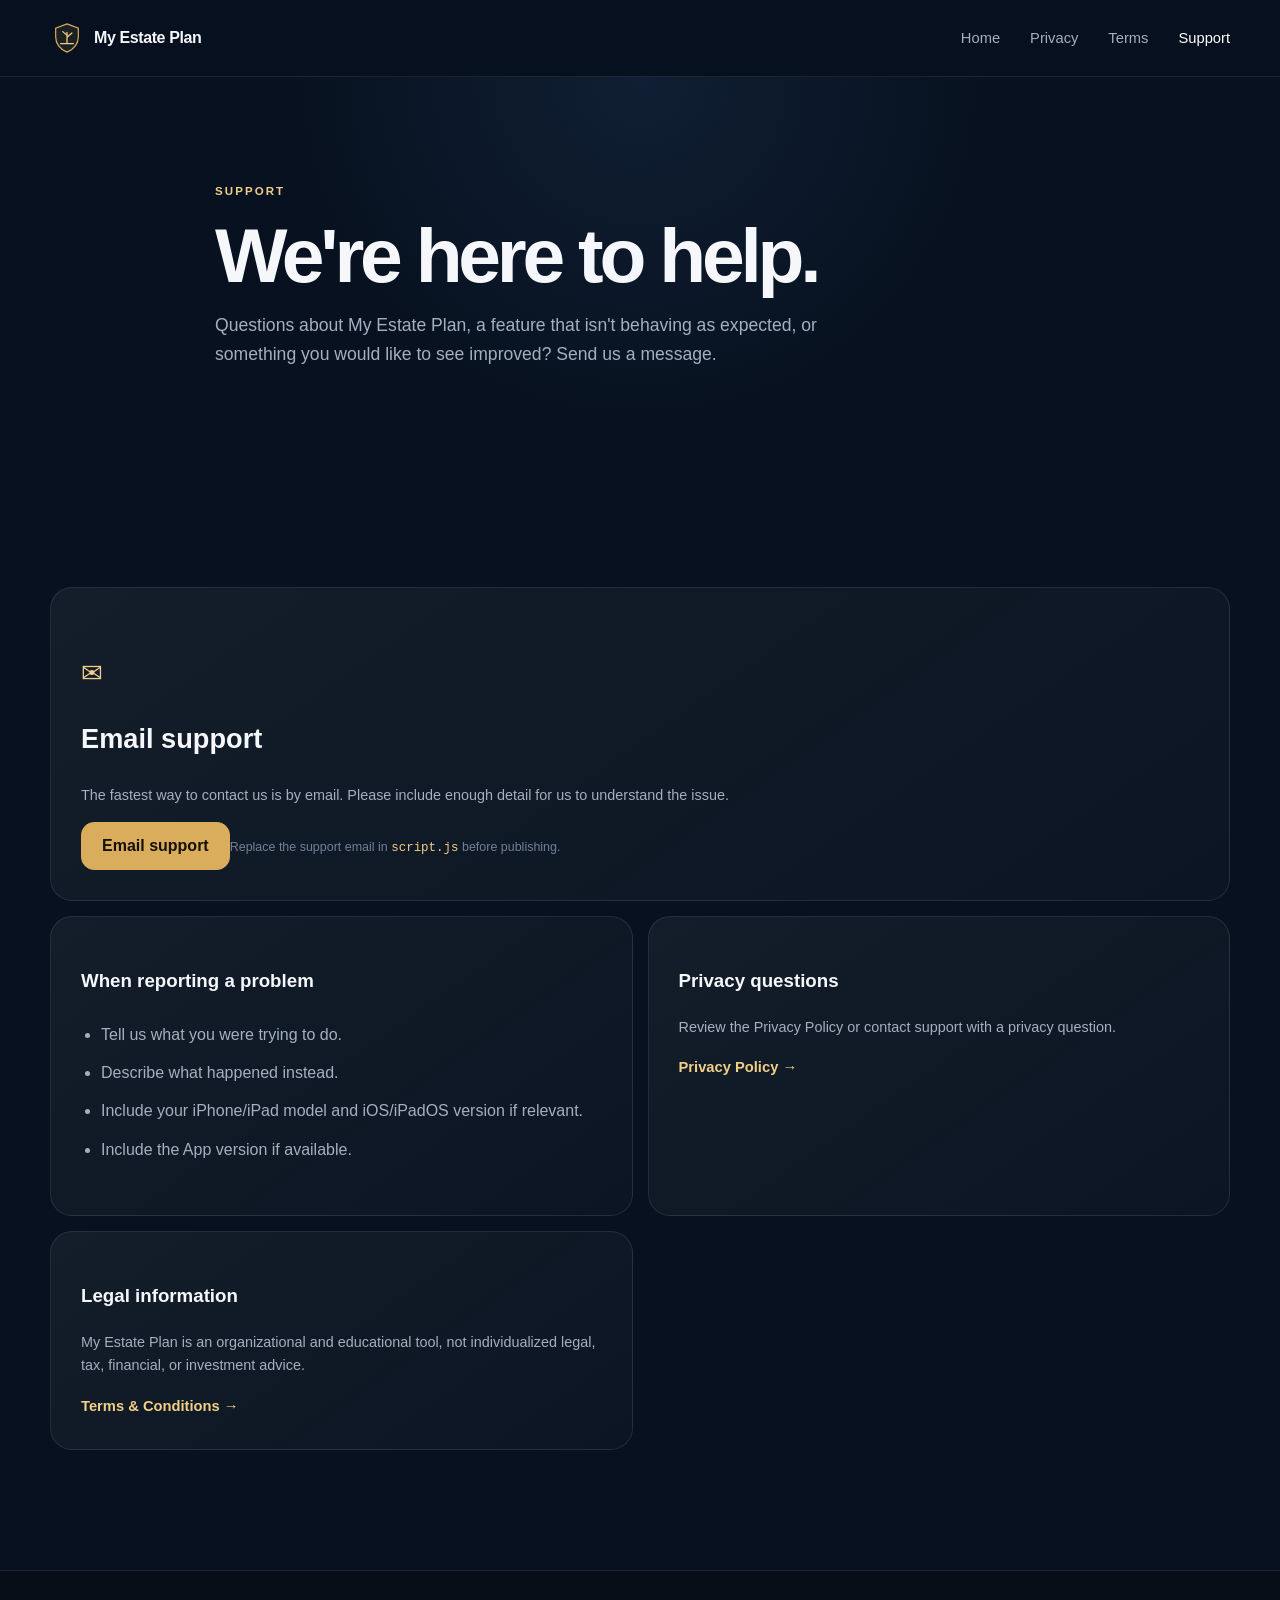
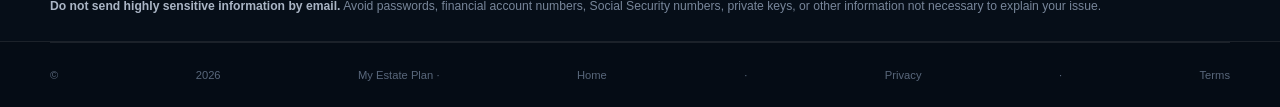
==== support.html @ 75a0f306 "Add files via upload" ====
<!doctype html><html lang="en"><head><meta charset="utf-8"><meta name="viewport" content="width=device-width,initial-scale=1"><meta name="description" content="Support for My Estate Plan"><meta name="theme-color" content="#07111f"><title>Support — My Estate Plan</title><link rel="stylesheet" href="styles.css"></head><body><header><div class="nav"><a class="brand" href="index.html"><span class="logo"><svg viewBox="0 0 48 48"><path d="M24 4 40 10v12c0 10.5-6.5 18-16 22C14.5 40 8 32.5 8 22V10l16-6Z"/><path d="M24 31V16m0 4-6-5m6 8 7-6M15 32h18"/></svg></span>My Estate Plan</a><button class="menu">☰</button><nav><a href="index.html">Home</a><a href="privacy.html">Privacy</a><a href="terms.html">Terms</a><a class="active" href="support.html">Support</a></nav></div></header><main><section class="support-hero"><div class="container narrow"><div class="eyebrow">SUPPORT</div><h1>We're here to help.</h1><p>Questions about My Estate Plan, a feature that isn't behaving as expected, or something you would like to see improved? Send us a message.</p></div></section><section class="section"><div class="container support-grid"><div class="support-card wide"><div class="feature-symbol">✉</div><h2>Email support</h2><p>The fastest way to contact us is by email. Please include enough detail for us to understand the issue.</p><a class="btn gold" data-support href="mailto:YOUR_SUPPORT_EMAIL@example.com">Email support</a><small>Replace the support email in <code>script.js</code> before publishing.</small></div><div class="support-card"><h3>When reporting a problem</h3><ul><li>Tell us what you were trying to do.</li><li>Describe what happened instead.</li><li>Include your iPhone/iPad model and iOS/iPadOS version if relevant.</li><li>Include the App version if available.</li></ul></div><div class="support-card"><h3>Privacy questions</h3><p>Review the Privacy Policy or contact support with a privacy question.</p><a class="link" href="privacy.html">Privacy Policy →</a></div><div class="support-card"><h3>Legal information</h3><p>My Estate Plan is an organizational and educational tool, not individualized legal, tax, financial, or investment advice.</p><a class="link" href="terms.html">Terms & Conditions →</a></div></div></section><section class="disclaimer"><div class="container"><b>Do not send highly sensitive information by email.</b> Avoid passwords, financial account numbers, Social Security numbers, private keys, or other information not necessary to explain your issue.</div></section></main><footer><div class="container bottom">© <span data-year></span> My Estate Plan · <a href="index.html">Home</a> · <a href="privacy.html">Privacy</a> · <a href="terms.html">Terms</a></div></footer><script src="script.js"></script></body></html>
---- styles.css ----
:root{--bg:#07111f;--bg2:#0b1728;--text:#f5f7fb;--muted:#a4afbf;--dim:#718097;--line:rgba(255,255,255,.09);--gold:#d9ad5b;--gold2:#f1cf87;--blue:#6ca8ff;--max:1180px}*{box-sizing:border-box}html{scroll-behavior:smooth}body{margin:0;background:var(--bg);color:var(--text);font-family:-apple-system,BlinkMacSystemFont,"SF Pro Display","SF Pro Text",Inter,"Segoe UI",sans-serif;line-height:1.65;-webkit-font-smoothing:antialiased}a{color:inherit;text-decoration:none}.container{width:min(calc(100% - 40px),var(--max));margin:auto}.narrow{max-width:850px}header{position:sticky;top:0;z-index:20;background:rgba(7,17,31,.86);backdrop-filter:blur(18px);border-bottom:1px solid var(--line)}.nav{width:min(calc(100% - 40px),var(--max));min-height:76px;margin:auto;display:flex;align-items:center;justify-content:space-between}.brand{display:inline-flex;align-items:center;gap:10px;font-weight:700;letter-spacing:-.025em}.logo{width:34px;height:34px;display:inline-grid;place-items:center}.logo.small{width:29px;height:29px}.logo svg{width:100%;height:100%}.logo path:first-child{fill:rgba(217,173,91,.1);stroke:var(--gold);stroke-width:1.7}.logo path:last-child{fill:none;stroke:var(--gold2);stroke-width:1.8;stroke-linecap:round;stroke-linejoin:round}.nav nav{display:flex;gap:30px}.nav nav a{color:var(--muted);font-size:.92rem}.nav nav a:hover,.nav nav .active{color:#fff}.menu{display:none;background:none;border:0;color:#fff;font-size:1.5rem}.hero{min-height:720px;display:flex;align-items:center;overflow:hidden;background:radial-gradient(circle at 85% 45%,rgba(72,116,184,.17),transparent 38%)}.hero-grid{display:grid;grid-template-columns:1.05fr .95fr;gap:50px;align-items:center}.eyebrow{color:var(--gold2);font-size:.72rem;font-weight:800;letter-spacing:.18em;margin-bottom:16px}.hero h1{font-size:clamp(3.2rem,6vw,5.6rem);line-height:.99;letter-spacing:-.06em;margin:0 0 26px}.hero h1 em{font-style:normal;color:var(--gold2)}.lead{max-width:650px;color:#b6c1d0;font-size:1.15rem;line-height:1.75}.actions{display:flex;gap:12px;flex-wrap:wrap;margin:30px 0 13px}.btn{min-height:48px;padding:0 20px;border:1px solid var(--line);border-radius:13px;display:inline-flex;align-items:center;justify-content:center;font-weight:700;background:rgba(255,255,255,.035)}.btn.gold{background:var(--gold);color:#151108;border-color:var(--gold)}.btn.gold:hover{background:var(--gold2)}small{color:var(--dim);font-size:.78rem}.hero-art{min-height:570px;display:grid;place-items:center}.phone{width:285px;height:570px;padding:10px;border-radius:42px;background:linear-gradient(145deg,#2a3444,#070c13 48%,#182130);box-shadow:0 40px 100px rgba(0,0,0,.55),0 0 70px rgba(93,146,224,.12);border:1px solid rgba(255,255,255,.14);transform:rotate(4deg)}.notch{position:absolute;width:92px;height:25px;left:50%;margin-left:-46px;margin-top:3px;background:#05080c;border-radius:18px}.screen{height:100%;border-radius:34px;padding:68px 19px 20px;background:linear-gradient(160deg,#122038,#09121e 70%)}.screen>span,.screen>small{display:block;color:#8292aa;font-size:.62rem}.screen h3{font-size:1.25rem;margin:3px 0 25px}.screen>b{display:block;font-size:1.85rem;letter-spacing:-.05em}.mini{display:grid;grid-template-columns:29px 1fr auto;align-items:center;gap:9px;margin-top:12px;padding:12px 10px;background:rgba(255,255,255,.045);border:1px solid rgba(255,255,255,.065);border-radius:13px;font-size:.75rem}.mini i{grid-column:2;color:#76859a;font-style:normal;font-size:.55rem;margin-top:-8px}.mini::first-letter{color:var(--gold2)}.trust{border-top:1px solid var(--line);border-bottom:1px solid var(--line);background:rgba(255,255,255,.018)}.trust>.container{display:grid;grid-template-columns:repeat(3,1fr)}.trust div{padding:27px 25px;border-right:1px solid var(--line)}.trust div:first-child{border-left:1px solid var(--line)}.trust b,.trust span{display:block}.trust b{font-size:.9rem}.trust span{color:var(--dim);font-size:.78rem}.section{padding:120px 0}.heading{max-width:760px;margin-bottom:52px}.heading.center{text-align:center;margin-left:auto;margin-right:auto}.heading h2,.split h2,.cta h2{font-size:clamp(2.25rem,4vw,3.7rem);line-height:1.05;letter-spacing:-.05em;margin:0 0 18px}.heading p,.large{color:var(--muted)}.cards{display:grid;grid-template-columns:repeat(3,1fr);gap:14px}.cards article,.support-card{min-height:280px;padding:30px;border:1px solid var(--line);border-radius:22px;background:linear-gradient(145deg,rgba(255,255,255,.055),rgba(255,255,255,.018))}.cards label{color:#506077;font-size:.72rem;font-weight:700}.cards strong,.feature-symbol{display:block;color:var(--gold2);font-size:1.6rem;margin:34px 0 18px}.cards h3{font-size:1.25rem;margin:0 0 9px}.cards p,.support-card p{color:var(--muted);font-size:.9rem}.dark{background:#0a1524;border-top:1px solid var(--line);border-bottom:1px solid var(--line)}.split{display:grid;grid-template-columns:.9fr 1.1fr;gap:100px;align-items:center}.large{font-size:1.13rem;line-height:1.8}.link{color:var(--gold2);font-weight:700;font-size:.92rem}.journey{display:grid;grid-template-columns:repeat(5,1fr);border-top:1px solid var(--line)}.journey div{padding:28px 20px 10px 0}.journey b,.journey strong,.journey span{display:block}.journey b{color:var(--gold);font-size:.72rem}.journey strong{margin-top:8px}.journey span{color:var(--dim);font-size:.76rem}.cta{padding:30px 0 90px}.cta>.container{padding:55px;border:1px solid rgba(217,173,91,.25);border-radius:28px;background:radial-gradient(circle at 85% 20%,rgba(217,173,91,.13),transparent 30%),linear-gradient(135deg,#101e32,#0a1422);display:flex;align-items:center;justify-content:space-between;gap:30px}.cta h2{margin:0}.disclaimer{border-top:1px solid var(--line);background:#060e18;color:#78869a;font-size:.76rem;padding:25px 0}.disclaimer b{color:#aab5c5}footer{border-top:1px solid var(--line);background:#050c15}.foot{padding:55px 0 40px;display:flex;justify-content:space-between;gap:50px}.foot p{color:var(--dim);font-size:.82rem;max-width:360px}.footlinks{display:flex;gap:70px}.footlinks div{display:flex;flex-direction:column;gap:7px;min-width:120px}.footlinks b{font-size:.78rem}.footlinks a{color:var(--dim);font-size:.78rem}.bottom{min-height:65px;border-top:1px solid var(--line);display:flex;align-items:center;justify-content:space-between;color:#59677b;font-size:.7rem}.legal{padding:100px 0 120px}.legal-head{padding-bottom:55px;border-bottom:1px solid var(--line)}.legal-head h1,.support-hero h1{font-size:clamp(3rem,6vw,4.8rem);line-height:1;letter-spacing:-.055em;margin:0 0 15px}.legal-head p{color:var(--dim);font-size:.82rem}.legal article{padding-top:48px}.legal h2{font-size:1.25rem;margin:42px 0 12px}.legal article p,.legal li{color:#aab5c5;font-size:.94rem}.legal ul{padding-left:22px}.legal article a{color:var(--gold2)}.callout{margin-top:45px;padding:20px 22px;border-left:2px solid var(--gold);background:rgba(217,173,91,.055);color:#aab5c5;font-size:.84rem}.support-hero{padding:105px 0 80px;background:radial-gradient(circle at 50% 0,rgba(82,126,193,.13),transparent 48%)}.support-hero p{color:var(--muted);font-size:1.1rem;max-width:680px}.support-grid{display:grid;grid-template-columns:1fr 1fr;gap:15px}.support-card{min-height:auto}.support-card.wide{grid-column:1/-1}.support-card h2{font-size:1.7rem}.support-card ul{padding-left:20px;color:var(--muted)}.support-card li{padding:6px 0}code{color:var(--gold2)}
@media(max-width:900px){.hero{padding:90px 0}.hero-grid,.split{grid-template-columns:1fr}.hero-art{margin-top:-20px}.cards{grid-template-columns:repeat(2,1fr)}.journey{grid-template-columns:1fr}.journey div{padding:18px 0;border-bottom:1px solid var(--line)}}@media(max-width:700px){.container,.nav{width:min(calc(100% - 28px),var(--max))}.nav{min-height:68px}.menu{display:block}.nav nav{display:none;position:absolute;left:14px;right:14px;top:64px;padding:10px;flex-direction:column;gap:0;background:#0b1728;border:1px solid var(--line);border-radius:16px}.nav nav.open{display:flex}.nav nav a{padding:12px}.hero{padding:70px 0 30px}.hero h1{font-size:3.1rem}.hero-art{transform:scale(.86);margin:-30px 0 -60px}.trust>.container,.cards,.support-grid{grid-template-columns:1fr}.trust div,.trust div:first-child{border-left:0;border-right:0;border-bottom:1px solid var(--line)}.section{padding:80px 0}.cta>.container{padding:32px 24px;display:block}.cta .btn{margin-top:20px}.foot{flex-direction:column}.footlinks{gap:40px}.bottom{padding:20px 0;flex-direction:column;align-items:flex-start}.legal{padding:70px 0 90px}.support-card.wide{grid-column:auto}}
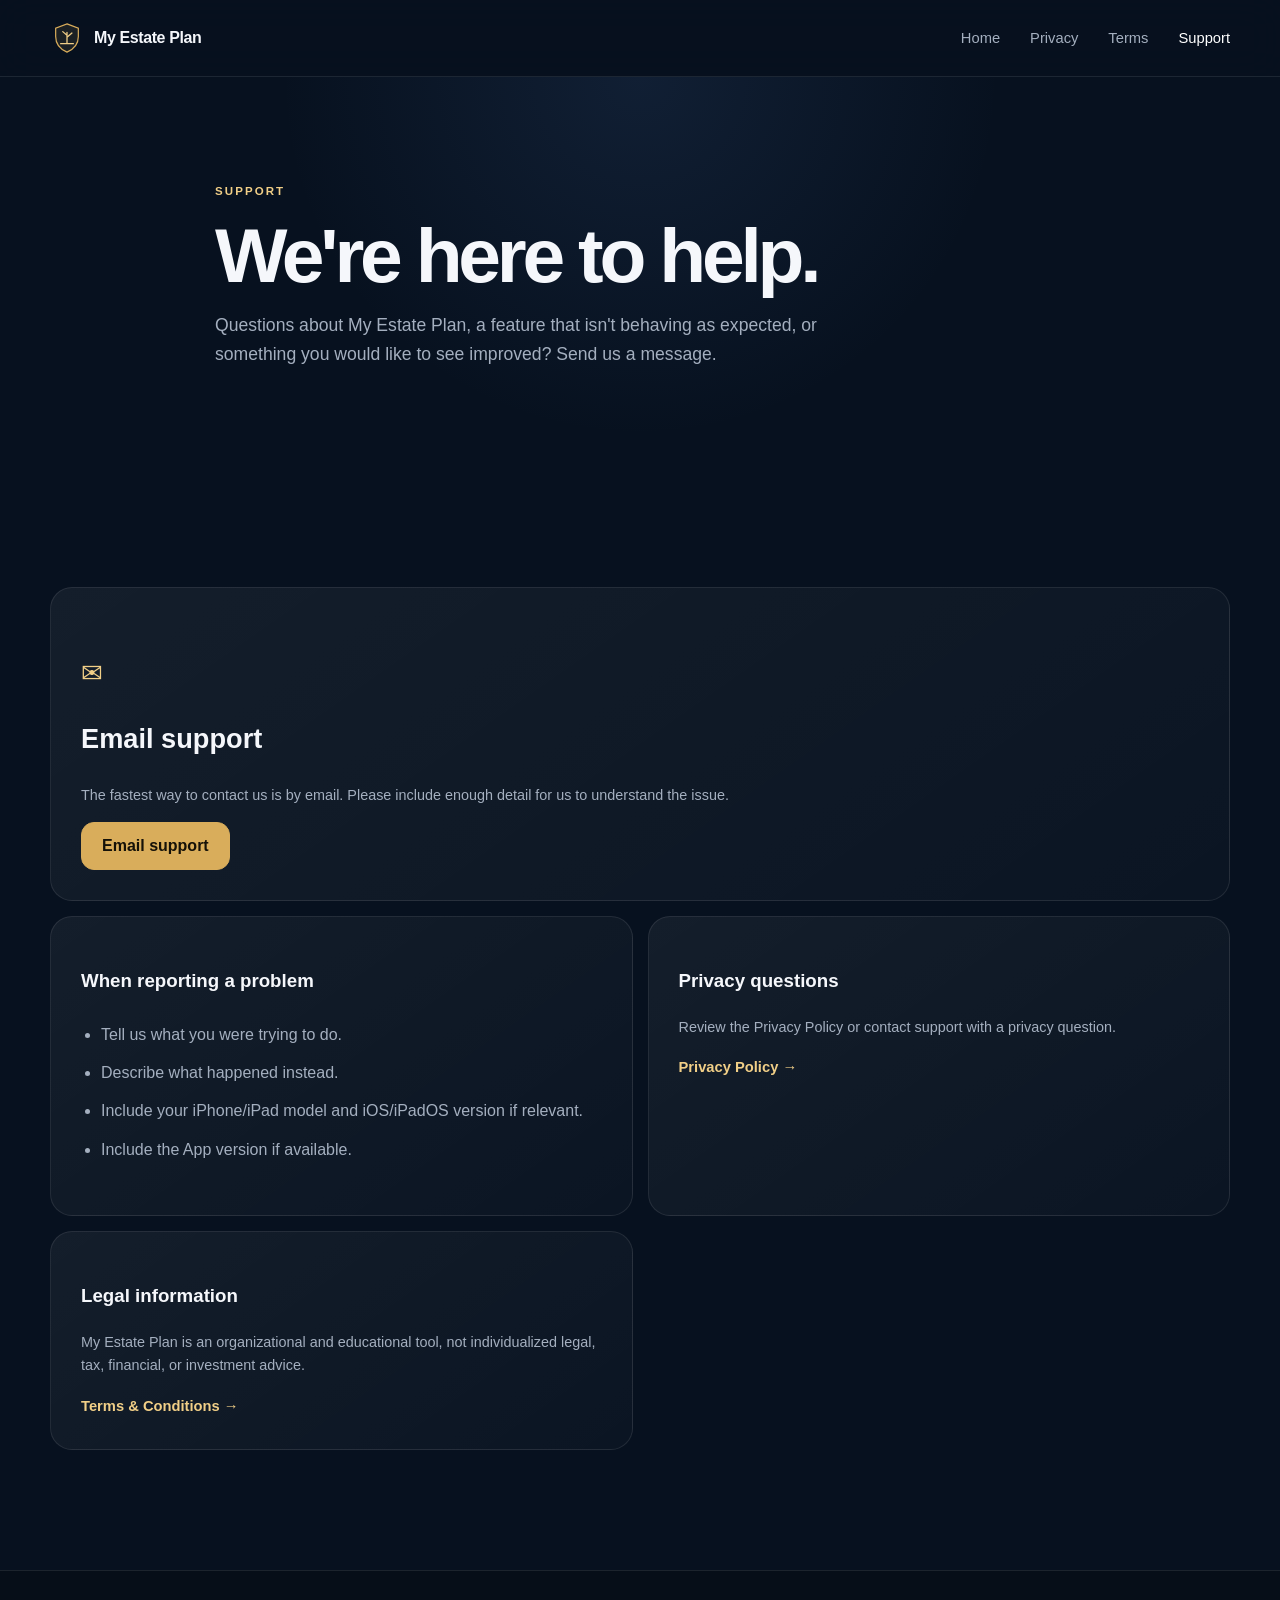
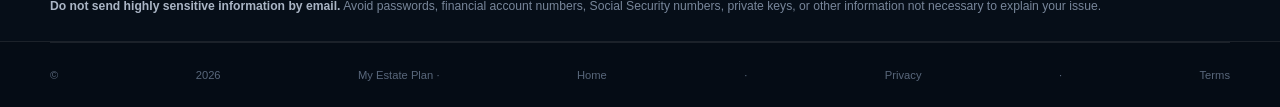
==== commit 21573d9f: "Update support.html" ====
--- a/support.html
+++ b/support.html
@@ -1 +1 @@
-<!doctype html><html lang="en"><head><meta charset="utf-8"><meta name="viewport" content="width=device-width,initial-scale=1"><meta name="description" content="Support for My Estate Plan"><meta name="theme-color" content="#07111f"><title>Support — My Estate Plan</title><link rel="stylesheet" href="styles.css"></head><body><header><div class="nav"><a class="brand" href="index.html"><span class="logo"><svg viewBox="0 0 48 48"><path d="M24 4 40 10v12c0 10.5-6.5 18-16 22C14.5 40 8 32.5 8 22V10l16-6Z"/><path d="M24 31V16m0 4-6-5m6 8 7-6M15 32h18"/></svg></span>My Estate Plan</a><button class="menu">☰</button><nav><a href="index.html">Home</a><a href="privacy.html">Privacy</a><a href="terms.html">Terms</a><a class="active" href="support.html">Support</a></nav></div></header><main><section class="support-hero"><div class="container narrow"><div class="eyebrow">SUPPORT</div><h1>We're here to help.</h1><p>Questions about My Estate Plan, a feature that isn't behaving as expected, or something you would like to see improved? Send us a message.</p></div></section><section class="section"><div class="container support-grid"><div class="support-card wide"><div class="feature-symbol">✉</div><h2>Email support</h2><p>The fastest way to contact us is by email. Please include enough detail for us to understand the issue.</p><a class="btn gold" data-support href="mailto:YOUR_SUPPORT_EMAIL@example.com">Email support</a><small>Replace the support email in <code>script.js</code> before publishing.</small></div><div class="support-card"><h3>When reporting a problem</h3><ul><li>Tell us what you were trying to do.</li><li>Describe what happened instead.</li><li>Include your iPhone/iPad model and iOS/iPadOS version if relevant.</li><li>Include the App version if available.</li></ul></div><div class="support-card"><h3>Privacy questions</h3><p>Review the Privacy Policy or contact support with a privacy question.</p><a class="link" href="privacy.html">Privacy Policy →</a></div><div class="support-card"><h3>Legal information</h3><p>My Estate Plan is an organizational and educational tool, not individualized legal, tax, financial, or investment advice.</p><a class="link" href="terms.html">Terms & Conditions →</a></div></div></section><section class="disclaimer"><div class="container"><b>Do not send highly sensitive information by email.</b> Avoid passwords, financial account numbers, Social Security numbers, private keys, or other information not necessary to explain your issue.</div></section></main><footer><div class="container bottom">© <span data-year></span> My Estate Plan · <a href="index.html">Home</a> · <a href="privacy.html">Privacy</a> · <a href="terms.html">Terms</a></div></footer><script src="script.js"></script></body></html>
+<!doctype html><html lang="en"><head><meta charset="utf-8"><meta name="viewport" content="width=device-width,initial-scale=1"><meta name="description" content="Support for My Estate Plan"><meta name="theme-color" content="#07111f"><title>Support — My Estate Plan</title><link rel="stylesheet" href="styles.css"></head><body><header><div class="nav"><a class="brand" href="index.html"><span class="logo"><svg viewBox="0 0 48 48"><path d="M24 4 40 10v12c0 10.5-6.5 18-16 22C14.5 40 8 32.5 8 22V10l16-6Z"/><path d="M24 31V16m0 4-6-5m6 8 7-6M15 32h18"/></svg></span>My Estate Plan</a><button class="menu">☰</button><nav><a href="index.html">Home</a><a href="privacy.html">Privacy</a><a href="terms.html">Terms</a><a class="active" href="support.html">Support</a></nav></div></header><main><section class="support-hero"><div class="container narrow"><div class="eyebrow">SUPPORT</div><h1>We're here to help.</h1><p>Questions about My Estate Plan, a feature that isn't behaving as expected, or something you would like to see improved? Send us a message.</p></div></section><section class="section"><div class="container support-grid"><div class="support-card wide"><div class="feature-symbol">✉</div><h2>Email support</h2><p>The fastest way to contact us is by email. Please include enough detail for us to understand the issue.</p><a class="btn gold" data-support href="mailto:YOUR_SUPPORT_EMAIL@example.com">Email support</a></div><div class="support-card"><h3>When reporting a problem</h3><ul><li>Tell us what you were trying to do.</li><li>Describe what happened instead.</li><li>Include your iPhone/iPad model and iOS/iPadOS version if relevant.</li><li>Include the App version if available.</li></ul></div><div class="support-card"><h3>Privacy questions</h3><p>Review the Privacy Policy or contact support with a privacy question.</p><a class="link" href="privacy.html">Privacy Policy →</a></div><div class="support-card"><h3>Legal information</h3><p>My Estate Plan is an organizational and educational tool, not individualized legal, tax, financial, or investment advice.</p><a class="link" href="terms.html">Terms & Conditions →</a></div></div></section><section class="disclaimer"><div class="container"><b>Do not send highly sensitive information by email.</b> Avoid passwords, financial account numbers, Social Security numbers, private keys, or other information not necessary to explain your issue.</div></section></main><footer><div class="container bottom">© <span data-year></span> My Estate Plan · <a href="index.html">Home</a> · <a href="privacy.html">Privacy</a> · <a href="terms.html">Terms</a></div></footer><script src="script.js"></script></body></html>
--- a/styles.css
+++ b/styles.css
@@ -1,2 +1,4 @@
-:root{--bg:#07111f;--bg2:#0b1728;--text:#f5f7fb;--muted:#a4afbf;--dim:#718097;--line:rgba(255,255,255,.09);--gold:#d9ad5b;--gold2:#f1cf87;--blue:#6ca8ff;--max:1180px}*{box-sizing:border-box}html{scroll-behavior:smooth}body{margin:0;background:var(--bg);color:var(--text);font-family:-apple-system,BlinkMacSystemFont,"SF Pro Display","SF Pro Text",Inter,"Segoe UI",sans-serif;line-height:1.65;-webkit-font-smoothing:antialiased}a{color:inherit;text-decoration:none}.container{width:min(calc(100% - 40px),var(--max));margin:auto}.narrow{max-width:850px}header{position:sticky;top:0;z-index:20;background:rgba(7,17,31,.86);backdrop-filter:blur(18px);border-bottom:1px solid var(--line)}.nav{width:min(calc(100% - 40px),var(--max));min-height:76px;margin:auto;display:flex;align-items:center;justify-content:space-between}.brand{display:inline-flex;align-items:center;gap:10px;font-weight:700;letter-spacing:-.025em}.logo{width:34px;height:34px;display:inline-grid;place-items:center}.logo.small{width:29px;height:29px}.logo svg{width:100%;height:100%}.logo path:first-child{fill:rgba(217,173,91,.1);stroke:var(--gold);stroke-width:1.7}.logo path:last-child{fill:none;stroke:var(--gold2);stroke-width:1.8;stroke-linecap:round;stroke-linejoin:round}.nav nav{display:flex;gap:30px}.nav nav a{color:var(--muted);font-size:.92rem}.nav nav a:hover,.nav nav .active{color:#fff}.menu{display:none;background:none;border:0;color:#fff;font-size:1.5rem}.hero{min-height:720px;display:flex;align-items:center;overflow:hidden;background:radial-gradient(circle at 85% 45%,rgba(72,116,184,.17),transparent 38%)}.hero-grid{display:grid;grid-template-columns:1.05fr .95fr;gap:50px;align-items:center}.eyebrow{color:var(--gold2);font-size:.72rem;font-weight:800;letter-spacing:.18em;margin-bottom:16px}.hero h1{font-size:clamp(3.2rem,6vw,5.6rem);line-height:.99;letter-spacing:-.06em;margin:0 0 26px}.hero h1 em{font-style:normal;color:var(--gold2)}.lead{max-width:650px;color:#b6c1d0;font-size:1.15rem;line-height:1.75}.actions{display:flex;gap:12px;flex-wrap:wrap;margin:30px 0 13px}.btn{min-height:48px;padding:0 20px;border:1px solid var(--line);border-radius:13px;display:inline-flex;align-items:center;justify-content:center;font-weight:700;background:rgba(255,255,255,.035)}.btn.gold{background:var(--gold);color:#151108;border-color:var(--gold)}.btn.gold:hover{background:var(--gold2)}small{color:var(--dim);font-size:.78rem}.hero-art{min-height:570px;display:grid;place-items:center}.phone{width:285px;height:570px;padding:10px;border-radius:42px;background:linear-gradient(145deg,#2a3444,#070c13 48%,#182130);box-shadow:0 40px 100px rgba(0,0,0,.55),0 0 70px rgba(93,146,224,.12);border:1px solid rgba(255,255,255,.14);transform:rotate(4deg)}.notch{position:absolute;width:92px;height:25px;left:50%;margin-left:-46px;margin-top:3px;background:#05080c;border-radius:18px}.screen{height:100%;border-radius:34px;padding:68px 19px 20px;background:linear-gradient(160deg,#122038,#09121e 70%)}.screen>span,.screen>small{display:block;color:#8292aa;font-size:.62rem}.screen h3{font-size:1.25rem;margin:3px 0 25px}.screen>b{display:block;font-size:1.85rem;letter-spacing:-.05em}.mini{display:grid;grid-template-columns:29px 1fr auto;align-items:center;gap:9px;margin-top:12px;padding:12px 10px;background:rgba(255,255,255,.045);border:1px solid rgba(255,255,255,.065);border-radius:13px;font-size:.75rem}.mini i{grid-column:2;color:#76859a;font-style:normal;font-size:.55rem;margin-top:-8px}.mini::first-letter{color:var(--gold2)}.trust{border-top:1px solid var(--line);border-bottom:1px solid var(--line);background:rgba(255,255,255,.018)}.trust>.container{display:grid;grid-template-columns:repeat(3,1fr)}.trust div{padding:27px 25px;border-right:1px solid var(--line)}.trust div:first-child{border-left:1px solid var(--line)}.trust b,.trust span{display:block}.trust b{font-size:.9rem}.trust span{color:var(--dim);font-size:.78rem}.section{padding:120px 0}.heading{max-width:760px;margin-bottom:52px}.heading.center{text-align:center;margin-left:auto;margin-right:auto}.heading h2,.split h2,.cta h2{font-size:clamp(2.25rem,4vw,3.7rem);line-height:1.05;letter-spacing:-.05em;margin:0 0 18px}.heading p,.large{color:var(--muted)}.cards{display:grid;grid-template-columns:repeat(3,1fr);gap:14px}.cards article,.support-card{min-height:280px;padding:30px;border:1px solid var(--line);border-radius:22px;background:linear-gradient(145deg,rgba(255,255,255,.055),rgba(255,255,255,.018))}.cards label{color:#506077;font-size:.72rem;font-weight:700}.cards strong,.feature-symbol{display:block;color:var(--gold2);font-size:1.6rem;margin:34px 0 18px}.cards h3{font-size:1.25rem;margin:0 0 9px}.cards p,.support-card p{color:var(--muted);font-size:.9rem}.dark{background:#0a1524;border-top:1px solid var(--line);border-bottom:1px solid var(--line)}.split{display:grid;grid-template-columns:.9fr 1.1fr;gap:100px;align-items:center}.large{font-size:1.13rem;line-height:1.8}.link{color:var(--gold2);font-weight:700;font-size:.92rem}.journey{display:grid;grid-template-columns:repeat(5,1fr);border-top:1px solid var(--line)}.journey div{padding:28px 20px 10px 0}.journey b,.journey strong,.journey span{display:block}.journey b{color:var(--gold);font-size:.72rem}.journey strong{margin-top:8px}.journey span{color:var(--dim);font-size:.76rem}.cta{padding:30px 0 90px}.cta>.container{padding:55px;border:1px solid rgba(217,173,91,.25);border-radius:28px;background:radial-gradient(circle at 85% 20%,rgba(217,173,91,.13),transparent 30%),linear-gradient(135deg,#101e32,#0a1422);display:flex;align-items:center;justify-content:space-between;gap:30px}.cta h2{margin:0}.disclaimer{border-top:1px solid var(--line);background:#060e18;color:#78869a;font-size:.76rem;padding:25px 0}.disclaimer b{color:#aab5c5}footer{border-top:1px solid var(--line);background:#050c15}.foot{padding:55px 0 40px;display:flex;justify-content:space-between;gap:50px}.foot p{color:var(--dim);font-size:.82rem;max-width:360px}.footlinks{display:flex;gap:70px}.footlinks div{display:flex;flex-direction:column;gap:7px;min-width:120px}.footlinks b{font-size:.78rem}.footlinks a{color:var(--dim);font-size:.78rem}.bottom{min-height:65px;border-top:1px solid var(--line);display:flex;align-items:center;justify-content:space-between;color:#59677b;font-size:.7rem}.legal{padding:100px 0 120px}.legal-head{padding-bottom:55px;border-bottom:1px solid var(--line)}.legal-head h1,.support-hero h1{font-size:clamp(3rem,6vw,4.8rem);line-height:1;letter-spacing:-.055em;margin:0 0 15px}.legal-head p{color:var(--dim);font-size:.82rem}.legal article{padding-top:48px}.legal h2{font-size:1.25rem;margin:42px 0 12px}.legal article p,.legal li{color:#aab5c5;font-size:.94rem}.legal ul{padding-left:22px}.legal article a{color:var(--gold2)}.callout{margin-top:45px;padding:20px 22px;border-left:2px solid var(--gold);background:rgba(217,173,91,.055);color:#aab5c5;font-size:.84rem}.support-hero{padding:105px 0 80px;background:radial-gradient(circle at 50% 0,rgba(82,126,193,.13),transparent 48%)}.support-hero p{color:var(--muted);font-size:1.1rem;max-width:680px}.support-grid{display:grid;grid-template-columns:1fr 1fr;gap:15px}.support-card{min-height:auto}.support-card.wide{grid-column:1/-1}.support-card h2{font-size:1.7rem}.support-card ul{padding-left:20px;color:var(--muted)}.support-card li{padding:6px 0}code{color:var(--gold2)}
+:root{--bg:#07111f;--bg2:#0b1728;--text:#f5f7fb;--muted:#a4afbf;--dim:#718097;--line:rgba(255,255,255,.09);--gold:#d9ad5b;--gold2:#f1cf87;--blue:#6ca8ff;--max:1180px}*{box-sizing:border-box}html{scroll-behavior:smooth}body{margin:0;background:var(--bg);color:var(--text);font-family:-apple-system,BlinkMacSystemFont,"SF Pro Display","SF Pro Text",Inter,"Segoe UI",sans-serif;line-height:1.65;-webkit-font-smoothing:antialiased}a{color:inherit;text-decoration:none}.container{width:min(calc(100% - 40px),var(--max));margin:auto}.narrow{max-width:850px}header{position:sticky;top:0;z-index:20;background:rgba(7,17,31,.86);backdrop-filter:blur(18px);border-bottom:1px solid var(--line)}.nav{width:min(calc(100% - 40px),var(--max));min-height:76px;margin:auto;display:flex;align-items:center;justify-content:space-between}.brand{display:inline-flex;align-items:center;gap:10px;font-weight:700;letter-spacing:-.025em}.logo{width:34px;height:34px;display:inline-grid;place-items:center}.logo.small{width:29px;height:29px}.logo svg{width:100%;height:100%}.logo path:first-child{fill:rgba(217,173,91,.1);stroke:var(--gold);stroke-width:1.7}.logo path:last-child{fill:none;stroke:var(--gold2);stroke-width:1.8;stroke-linecap:round;stroke-linejoin:round}.nav nav{display:flex;gap:30px}.nav nav a{color:var(--muted);font-size:.92rem}.nav nav a:hover,.nav nav .active{color:#fff}.menu{display:none;background:none;border:0;color:#fff;font-size:1.5rem}.hero{min-height:720px;display:flex;align-items:center;overflow:hidden;background:radial-gradient(circle at 85% 45%,rgba(72,116,184,.17),transparent 38%)}.hero-grid{display:grid;grid-template-columns:1.05fr .95fr;gap:50px;align-items:center}.eyebrow{color:var(--gold2);font-size:.72rem;font-weight:800;letter-spacing:.18em;margin-bottom:16px}.hero h1{font-size:clamp(3.2rem,6vw,5.6rem);line-height:.99;letter-spacing:-.06em;margin:0 0 26px}.hero h1 em{font-style:normal;color:var(--gold2)}.lead{max-width:650px;color:#b6c1d0;font-size:1.15rem;line-height:1.75}.actions{display:flex;gap:12px;flex-wrap:wrap;margin:30px 0 13px}.btn{min-height:48px;padding:0 20px;border:1px solid var(--line);border-radius:13px;display:inline-flex;align-items:center;justify-content:center;font-weight:700;background:rgba(255,255,255,.035)}.btn.gold{background:var(--gold);color:#151108;border-color:var(--gold)}.btn.gold:hover{background:var(--gold2)}small{color:var(--dim);font-size:.78rem}.hero-art{min-height:570px;display:grid;place-items:center}.app-showcase{position:relative;width:590px;height:650px;margin:0 auto;perspective:1200px}.showcase-shot{position:absolute;overflow:hidden;border-radius:30px;background:#fff;border:1px solid rgba(255,255,255,.18);box-shadow:0 35px 80px rgba(0,0,0,.48),0 0 60px rgba(93,146,224,.08)}.showcase-shot img{display:block;width:100%;height:auto}.main-shot{z-index:4;width:290px;left:150px;top:15px;transform:rotate(2deg)}.back-left{z-index:2;width:245px;left:0;top:105px;transform:rotate(-9deg);opacity:.92}.back-right{z-index:3;width:245px;right:0;top:145px;transform:rotate(9deg);opacity:.92}.app-showcase:before{content:"";position:absolute;width:430px;height:430px;left:80px;top:95px;border-radius:50%;background:radial-gradient(circle,rgba(217,173,91,.12),transparent 68%);filter:blur(4px)}.app-showcase:after{content:"";position:absolute;width:430px;height:110px;left:80px;bottom:45px;border-radius:50%;background:rgba(0,0,0,.28);filter:blur(30px)}.trust{border-top:1px solid var(--line);border-bottom:1px solid var(--line);background:rgba(255,255,255,.018)}.trust>.container{display:grid;grid-template-columns:repeat(3,1fr)}.trust div{padding:27px 25px;border-right:1px solid var(--line)}.trust div:first-child{border-left:1px solid var(--line)}.trust b,.trust span{display:block}.trust b{font-size:.9rem}.trust span{color:var(--dim);font-size:.78rem}.section{padding:120px 0}.heading{max-width:760px;margin-bottom:52px}.heading.center{text-align:center;margin-left:auto;margin-right:auto}.heading h2,.split h2,.cta h2{font-size:clamp(2.25rem,4vw,3.7rem);line-height:1.05;letter-spacing:-.05em;margin:0 0 18px}.heading p,.large{color:var(--muted)}.cards{display:grid;grid-template-columns:repeat(3,1fr);gap:14px}.cards article,.support-card{min-height:280px;padding:30px;border:1px solid var(--line);border-radius:22px;background:linear-gradient(145deg,rgba(255,255,255,.055),rgba(255,255,255,.018))}.cards label{color:#506077;font-size:.72rem;font-weight:700}.cards strong,.feature-symbol{display:block;color:var(--gold2);font-size:1.6rem;margin:34px 0 18px}.cards h3{font-size:1.25rem;margin:0 0 9px}.cards p,.support-card p{color:var(--muted);font-size:.9rem}.dark{background:#0a1524;border-top:1px solid var(--line);border-bottom:1px solid var(--line)}.split{display:grid;grid-template-columns:.9fr 1.1fr;gap:100px;align-items:center}.large{font-size:1.13rem;line-height:1.8}.link{color:var(--gold2);font-weight:700;font-size:.92rem}.journey{display:grid;grid-template-columns:repeat(5,1fr);border-top:1px solid var(--line)}.journey div{padding:28px 20px 10px 0}.journey b,.journey strong,.journey span{display:block}.journey b{color:var(--gold);font-size:.72rem}.journey strong{margin-top:8px}.journey span{color:var(--dim);font-size:.76rem}.cta{padding:30px 0 90px}.cta>.container{padding:55px;border:1px solid rgba(217,173,91,.25);border-radius:28px;background:radial-gradient(circle at 85% 20%,rgba(217,173,91,.13),transparent 30%),linear-gradient(135deg,#101e32,#0a1422);display:flex;align-items:center;justify-content:space-between;gap:30px}.cta h2{margin:0}.disclaimer{border-top:1px solid var(--line);background:#060e18;color:#78869a;font-size:.76rem;padding:25px 0}.disclaimer b{color:#aab5c5}footer{border-top:1px solid var(--line);background:#050c15}.foot{padding:55px 0 40px;display:flex;justify-content:space-between;gap:50px}.foot p{color:var(--dim);font-size:.82rem;max-width:360px}.footlinks{display:flex;gap:70px}.footlinks div{display:flex;flex-direction:column;gap:7px;min-width:120px}.footlinks b{font-size:.78rem}.footlinks a{color:var(--dim);font-size:.78rem}.bottom{min-height:65px;border-top:1px solid var(--line);display:flex;align-items:center;justify-content:space-between;color:#59677b;font-size:.7rem}.legal{padding:100px 0 120px}.legal-head{padding-bottom:55px;border-bottom:1px solid var(--line)}.legal-head h1,.support-hero h1{font-size:clamp(3rem,6vw,4.8rem);line-height:1;letter-spacing:-.055em;margin:0 0 15px}.legal-head p{color:var(--dim);font-size:.82rem}.legal article{padding-top:48px}.legal h2{font-size:1.25rem;margin:42px 0 12px}.legal article p,.legal li{color:#aab5c5;font-size:.94rem}.legal ul{padding-left:22px}.legal article a{color:var(--gold2)}.callout{margin-top:45px;padding:20px 22px;border-left:2px solid var(--gold);background:rgba(217,173,91,.055);color:#aab5c5;font-size:.84rem}.support-hero{padding:105px 0 80px;background:radial-gradient(circle at 50% 0,rgba(82,126,193,.13),transparent 48%)}.support-hero p{color:var(--muted);font-size:1.1rem;max-width:680px}.support-grid{display:grid;grid-template-columns:1fr 1fr;gap:15px}.support-card{min-height:auto}.support-card.wide{grid-column:1/-1}.support-card h2{font-size:1.7rem}.support-card ul{padding-left:20px;color:var(--muted)}.support-card li{padding:6px 0}code{color:var(--gold2)}
 @media(max-width:900px){.hero{padding:90px 0}.hero-grid,.split{grid-template-columns:1fr}.hero-art{margin-top:-20px}.cards{grid-template-columns:repeat(2,1fr)}.journey{grid-template-columns:1fr}.journey div{padding:18px 0;border-bottom:1px solid var(--line)}}@media(max-width:700px){.container,.nav{width:min(calc(100% - 28px),var(--max))}.nav{min-height:68px}.menu{display:block}.nav nav{display:none;position:absolute;left:14px;right:14px;top:64px;padding:10px;flex-direction:column;gap:0;background:#0b1728;border:1px solid var(--line);border-radius:16px}.nav nav.open{display:flex}.nav nav a{padding:12px}.hero{padding:70px 0 30px}.hero h1{font-size:3.1rem}.hero-art{transform:scale(.86);margin:-30px 0 -60px}.trust>.container,.cards,.support-grid{grid-template-columns:1fr}.trust div,.trust div:first-child{border-left:0;border-right:0;border-bottom:1px solid var(--line)}.section{padding:80px 0}.cta>.container{padding:32px 24px;display:block}.cta .btn{margin-top:20px}.foot{flex-direction:column}.footlinks{gap:40px}.bottom{padding:20px 0;flex-direction:column;align-items:flex-start}.legal{padding:70px 0 90px}.support-card.wide{grid-column:auto}}
+
+@media (max-width:900px){.app-showcase{transform:scale(.9);transform-origin:center;margin-left:auto;margin-right:auto}}@media (max-width:700px){.app-showcase{width:390px;height:535px;transform:scale(.78);transform-origin:top center;margin-bottom:-90px}.main-shot{width:255px;left:68px}.back-left,.back-right{width:215px}.back-left{left:-18px}.back-right{right:-18px}}
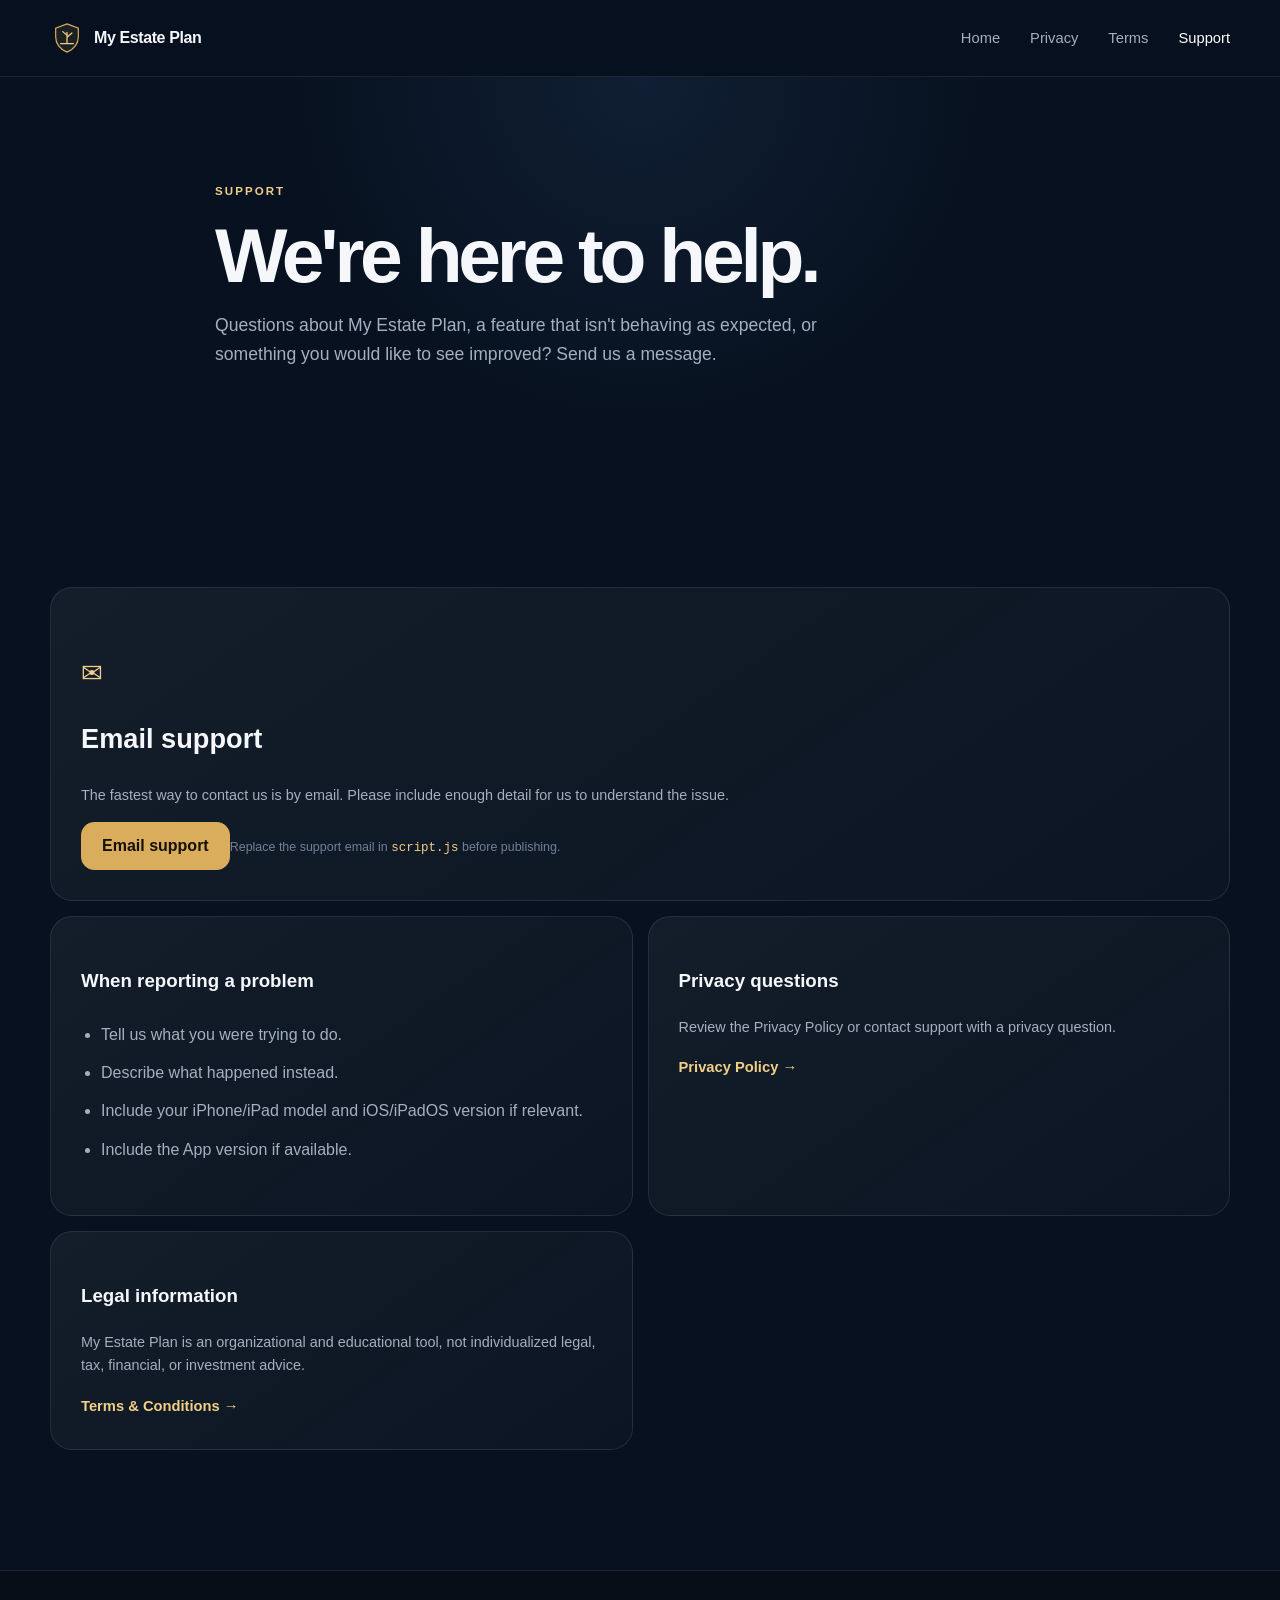
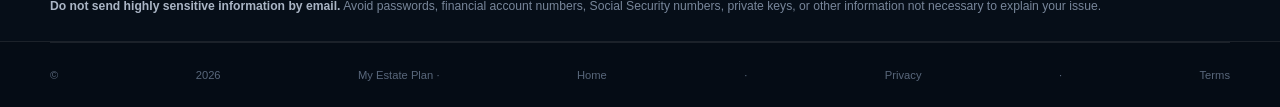
==== commit a43e5950: "Update support.html" ====
--- a/support.html
+++ b/support.html
@@ -1 +1 @@
-<!doctype html><html lang="en"><head><meta charset="utf-8"><meta name="viewport" content="width=device-width,initial-scale=1"><meta name="description" content="Support for My Estate Plan"><meta name="theme-color" content="#07111f"><title>Support — My Estate Plan</title><link rel="stylesheet" href="styles.css"></head><body><header><div class="nav"><a class="brand" href="index.html"><span class="logo"><svg viewBox="0 0 48 48"><path d="M24 4 40 10v12c0 10.5-6.5 18-16 22C14.5 40 8 32.5 8 22V10l16-6Z"/><path d="M24 31V16m0 4-6-5m6 8 7-6M15 32h18"/></svg></span>My Estate Plan</a><button class="menu">☰</button><nav><a href="index.html">Home</a><a href="privacy.html">Privacy</a><a href="terms.html">Terms</a><a class="active" href="support.html">Support</a></nav></div></header><main><section class="support-hero"><div class="container narrow"><div class="eyebrow">SUPPORT</div><h1>We're here to help.</h1><p>Questions about My Estate Plan, a feature that isn't behaving as expected, or something you would like to see improved? Send us a message.</p></div></section><section class="section"><div class="container support-grid"><div class="support-card wide"><div class="feature-symbol">✉</div><h2>Email support</h2><p>The fastest way to contact us is by email. Please include enough detail for us to understand the issue.</p><a class="btn gold" data-support href="mailto:YOUR_SUPPORT_EMAIL@example.com">Email support</a></div><div class="support-card"><h3>When reporting a problem</h3><ul><li>Tell us what you were trying to do.</li><li>Describe what happened instead.</li><li>Include your iPhone/iPad model and iOS/iPadOS version if relevant.</li><li>Include the App version if available.</li></ul></div><div class="support-card"><h3>Privacy questions</h3><p>Review the Privacy Policy or contact support with a privacy question.</p><a class="link" href="privacy.html">Privacy Policy →</a></div><div class="support-card"><h3>Legal information</h3><p>My Estate Plan is an organizational and educational tool, not individualized legal, tax, financial, or investment advice.</p><a class="link" href="terms.html">Terms & Conditions →</a></div></div></section><section class="disclaimer"><div class="container"><b>Do not send highly sensitive information by email.</b> Avoid passwords, financial account numbers, Social Security numbers, private keys, or other information not necessary to explain your issue.</div></section></main><footer><div class="container bottom">© <span data-year></span> My Estate Plan · <a href="index.html">Home</a> · <a href="privacy.html">Privacy</a> · <a href="terms.html">Terms</a></div></footer><script src="script.js"></script></body></html>
+<!doctype html><html lang="en"><head><meta charset="utf-8"><meta name="viewport" content="width=device-width,initial-scale=1"><meta name="description" content="Support for My Estate Plan"><meta name="theme-color" content="#07111f"><title>Support — My Estate Plan</title><link rel="stylesheet" href="styles.css"></head><body><header><div class="nav"><a class="brand" href="index.html"><span class="logo"><svg viewBox="0 0 48 48"><path d="M24 4 40 10v12c0 10.5-6.5 18-16 22C14.5 40 8 32.5 8 22V10l16-6Z"/><path d="M24 31V16m0 4-6-5m6 8 7-6M15 32h18"/></svg></span>My Estate Plan</a><button class="menu">☰</button><nav><a href="index.html">Home</a><a href="privacy.html">Privacy</a><a href="terms.html">Terms</a><a class="active" href="support.html">Support</a></nav></div></header><main><section class="support-hero"><div class="container narrow"><div class="eyebrow">SUPPORT</div><h1>We're here to help.</h1><p>Questions about My Estate Plan, a feature that isn't behaving as expected, or something you would like to see improved? Send us a message.</p></div></section><section class="section"><div class="container support-grid"><div class="support-card wide"><div class="feature-symbol">✉</div><h2>Email support</h2><p>The fastest way to contact us is by email. Please include enough detail for us to understand the issue.</p><a class="btn gold" data-support href="iftekhar100622@gmail.com">Email support</a><small>Replace the support email in <code>script.js</code> before publishing.</small></div><div class="support-card"><h3>When reporting a problem</h3><ul><li>Tell us what you were trying to do.</li><li>Describe what happened instead.</li><li>Include your iPhone/iPad model and iOS/iPadOS version if relevant.</li><li>Include the App version if available.</li></ul></div><div class="support-card"><h3>Privacy questions</h3><p>Review the Privacy Policy or contact support with a privacy question.</p><a class="link" href="privacy.html">Privacy Policy →</a></div><div class="support-card"><h3>Legal information</h3><p>My Estate Plan is an organizational and educational tool, not individualized legal, tax, financial, or investment advice.</p><a class="link" href="terms.html">Terms & Conditions →</a></div></div></section><section class="disclaimer"><div class="container"><b>Do not send highly sensitive information by email.</b> Avoid passwords, financial account numbers, Social Security numbers, private keys, or other information not necessary to explain your issue.</div></section></main><footer><div class="container bottom">© <span data-year></span> My Estate Plan · <a href="index.html">Home</a> · <a href="privacy.html">Privacy</a> · <a href="terms.html">Terms</a></div></footer><script src="script.js"></script></body></html>
